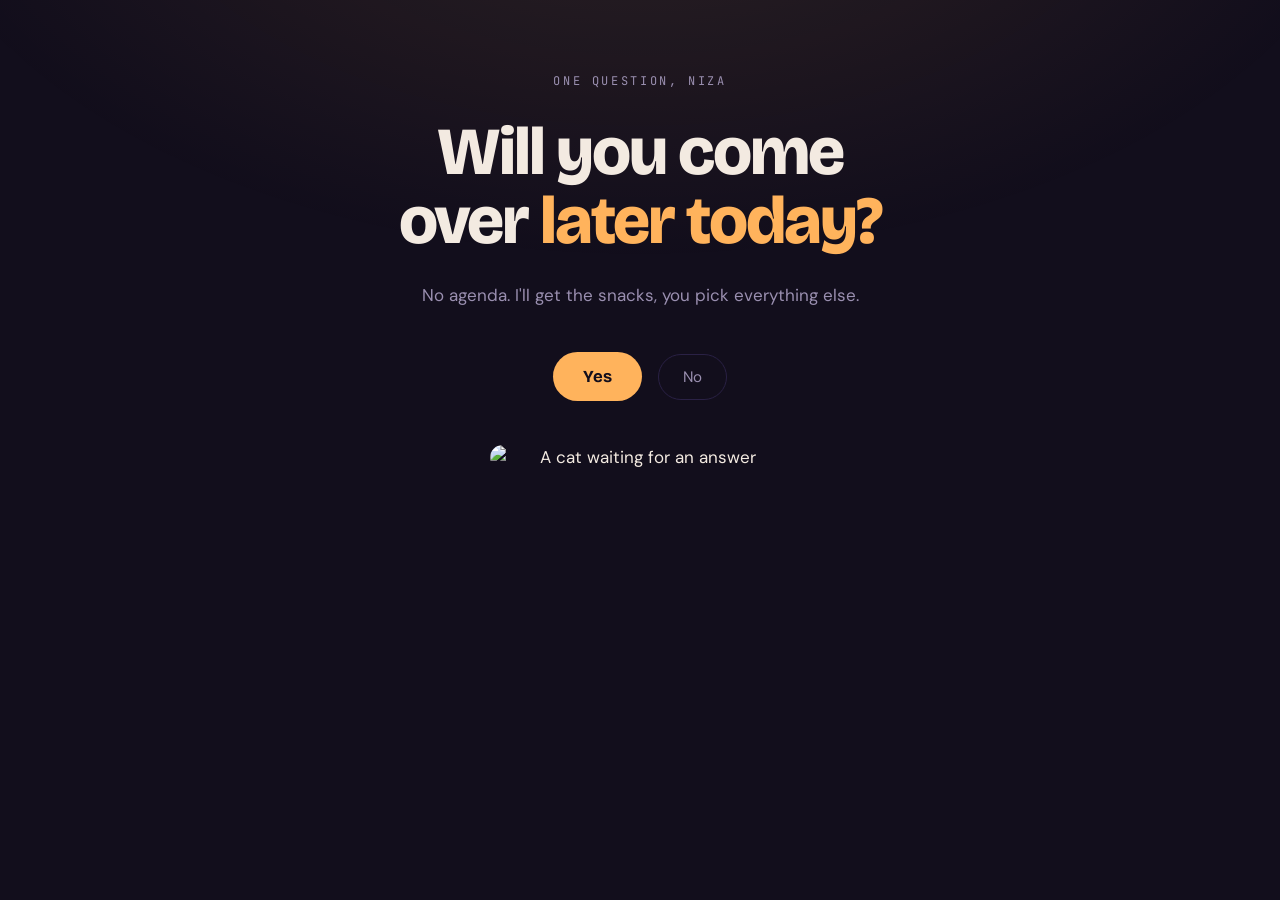
==== index.html @ 39d63785 "Refactor date night planning app: remove old pages, add new structure and functionality - Deleted ou" ====
<!DOCTYPE html>
<html lang="en">
  <head>
    <meta charset="UTF-8" />
    <meta name="viewport" content="width=device-width, initial-scale=1.0" />
    <title>Later today?</title>
    <link rel="preconnect" href="https://fonts.googleapis.com" />
    <link rel="preconnect" href="https://fonts.gstatic.com" crossorigin />
    <link
      href="https://fonts.googleapis.com/css2?family=Bricolage+Grotesque:opsz,wght@12..96,400..800&family=DM+Sans:wght@400;500&family=JetBrains+Mono:wght@400;500&display=swap"
      rel="stylesheet"
    />
    <link rel="stylesheet" href="css/style.css" />
  </head>
  <body>
    <main class="stage">
      <p class="eyebrow">One question, Niza</p>
      <h1>Will you come over <em>later today?</em></h1>
      <p class="sub">
        No agenda. I'll get the snacks, you pick everything else.
      </p>

      <div class="answers">
        <button type="button" class="cta" id="yes">Yes</button>
        <button type="button" class="ghost" id="no">No</button>
      </div>

      <img src="cat.gif" alt="A cat waiting for an answer" class="cat" />
    </main>

    <script src="js/plan.js"></script>
    <script>
      clearPlan(); // fresh night, fresh plan

      const yes = document.getElementById("yes");
      const no = document.getElementById("no");

      yes.addEventListener("click", () => (location.href = "when.html"));

      /* The no button loses its nerve a little more each time it's pressed. */
      const excuses = [
        "No",
        "Are you sure?",
        "Think about it, Niza",
        "I already bought the snacks",
        "The cat wants you there",
        "Okay but consider: cuddling",
        "This button barely works now",
        "no",
      ];

      let attempts = 0;
      no.addEventListener("click", () => {
        attempts++;

        no.textContent = excuses[Math.min(attempts, excuses.length - 1)];
        no.style.fontSize = `${Math.max(0.5, 0.95 - attempts * 0.06)}rem`;
        no.style.opacity = `${Math.max(0.25, 1 - attempts * 0.1)}`;

        const yesSize = 1.05 + attempts * 0.14;
        yes.style.fontSize = `${yesSize}rem`;
        yes.style.padding = `${14 + attempts * 2}px ${30 + attempts * 5}px`;

        // it starts flinching away from the cursor
        if (attempts >= 3) {
          const dx = (Math.random() - 0.5) * 90;
          const dy = (Math.random() - 0.5) * 50;
          no.style.transform = `translate(${dx}px, ${dy}px)`;
        }

        // the room gets warmer the longer she pretends to say no
        document.documentElement.style.setProperty(
          "--glow",
          `${0.12 + attempts * 0.04}`
        );
      });
    </script>
  </body>
</html>
---- css/style.css ----
/* ── tokens ─────────────────────────────────────────────── */
:root {
  --ink: #120e1c;
  --dusk: #1d1730;
  --dusk-hi: #2a2145;
  --lamp: #ffb35c;
  --blush: #ff6e8a;
  --cream: #f3eae1;
  --muted: #9a8fb0;

  --display: "Bricolage Grotesque", system-ui, sans-serif;
  --body: "DM Sans", system-ui, sans-serif;
  --mono: "JetBrains Mono", ui-monospace, monospace;

  /* how lit the room is — each page turns it up */
  --glow: 0.12;
}

* {
  box-sizing: border-box;
}

body {
  margin: 0;
  min-height: 100dvh;
  background: var(--ink);
  color: var(--cream);
  font-family: var(--body);
  font-size: 17px;
  line-height: 1.5;
  overflow-x: hidden;
}

/* the porch light. gets brighter as she says yes to more things. */
body::before {
  content: "";
  position: fixed;
  inset: -20vh -20vw;
  z-index: 0;
  pointer-events: none;
  background: radial-gradient(
    60% 50% at 50% 0%,
    rgba(255, 179, 92, var(--glow)),
    transparent 70%
  );
  transition: opacity 1.2s ease;
}

.stage {
  position: relative;
  z-index: 1;
  max-width: 760px;
  margin: 0 auto;
  padding: clamp(32px, 8vh, 80px) 24px 64px;
  display: flex;
  flex-direction: column;
  align-items: center;
  text-align: center;
  gap: 28px;
}

/* ── type ───────────────────────────────────────────────── */
.eyebrow {
  font-family: var(--mono);
  font-size: 12px;
  letter-spacing: 0.22em;
  text-transform: uppercase;
  color: var(--muted);
  margin: 0;
}

h1 {
  font-family: var(--display);
  font-weight: 800;
  font-size: clamp(2.4rem, 7vw, 4.2rem);
  line-height: 1.02;
  letter-spacing: -0.03em;
  margin: 0;
  text-wrap: balance;
}

h1 em {
  font-style: normal;
  color: var(--lamp);
}

.sub {
  margin: 0;
  max-width: 46ch;
  color: var(--muted);
  text-wrap: balance;
}

/* ── buttons ────────────────────────────────────────────── */
.cta {
  font-family: var(--display);
  font-weight: 700;
  font-size: 1.05rem;
  letter-spacing: -0.01em;
  padding: 14px 30px;
  border-radius: 999px;
  border: none;
  cursor: pointer;
  color: var(--ink);
  background: var(--lamp);
  box-shadow: 0 0 0 0 rgba(255, 179, 92, 0.5);
  transition: transform 0.2s ease, box-shadow 0.3s ease, opacity 0.2s ease;
}

.cta:hover:not(:disabled) {
  transform: translateY(-2px);
  box-shadow: 0 8px 32px -6px rgba(255, 179, 92, 0.6);
}

.cta:disabled {
  opacity: 0.35;
  cursor: not-allowed;
  background: var(--dusk-hi);
  color: var(--muted);
}

.ghost {
  font-family: var(--body);
  font-size: 0.95rem;
  padding: 12px 24px;
  border-radius: 999px;
  cursor: pointer;
  color: var(--muted);
  background: transparent;
  border: 1px solid var(--dusk-hi);
  transition: transform 0.25s ease, font-size 0.25s ease, opacity 0.25s ease;
}

.ghost:hover {
  color: var(--cream);
  border-color: var(--muted);
}

.answers {
  display: flex;
  align-items: center;
  justify-content: center;
  gap: 16px;
  flex-wrap: wrap;
  min-height: 80px;
}

:focus-visible {
  outline: 2px solid var(--blush);
  outline-offset: 3px;
}

/* ── selectable cards & chips ───────────────────────────── */
.grid {
  display: grid;
  grid-template-columns: repeat(auto-fit, minmax(150px, 1fr));
  gap: 12px;
  width: 100%;
}

.pick {
  position: relative;
  display: flex;
  flex-direction: column;
  align-items: flex-start;
  gap: 6px;
  padding: 18px;
  text-align: left;
  border-radius: 16px;
  cursor: pointer;
  color: var(--cream);
  background: var(--dusk);
  border: 1px solid var(--dusk-hi);
  transition: background 0.2s ease, border-color 0.2s ease,
    transform 0.2s ease;
}

.pick:hover {
  transform: translateY(-3px);
  border-color: var(--muted);
}

.pick .icon {
  font-size: 1.6rem;
  line-height: 1;
}

.pick .name {
  font-family: var(--display);
  font-weight: 700;
  font-size: 1.05rem;
}

.pick .note {
  font-size: 0.8rem;
  color: var(--muted);
  line-height: 1.35;
}

/* the real input lives under the card */
.pick input {
  position: absolute;
  opacity: 0;
  inset: 0;
  cursor: pointer;
  margin: 0;
}

.pick:has(input:checked) {
  background: linear-gradient(160deg, var(--dusk-hi), var(--dusk));
  border-color: var(--lamp);
}

.pick:has(input:checked)::after {
  content: "✓";
  position: absolute;
  top: 12px;
  right: 14px;
  font-family: var(--mono);
  font-size: 13px;
  color: var(--lamp);
}

.pick:has(input:focus-visible) {
  outline: 2px solid var(--blush);
  outline-offset: 3px;
}

/* time chips read like a clock, so they're mono */
.chips {
  display: flex;
  flex-wrap: wrap;
  justify-content: center;
  gap: 10px;
}

.chip {
  position: relative;
  font-family: var(--mono);
  font-size: 0.95rem;
  padding: 12px 20px;
  border-radius: 999px;
  cursor: pointer;
  color: var(--cream);
  background: var(--dusk);
  border: 1px solid var(--dusk-hi);
  transition: background 0.2s ease, border-color 0.2s ease,
    transform 0.2s ease, color 0.2s ease;
}

.chip:hover {
  transform: translateY(-2px);
  border-color: var(--muted);
}

.chip input {
  position: absolute;
  opacity: 0;
  inset: 0;
  cursor: pointer;
  margin: 0;
}

.chip:has(input:checked) {
  background: var(--lamp);
  border-color: var(--lamp);
  color: var(--ink);
}

.chip:has(input:focus-visible) {
  outline: 2px solid var(--blush);
  outline-offset: 3px;
}

/* ── the receipt ────────────────────────────────────────── */
.receipt {
  width: 100%;
  max-width: 420px;
  text-align: left;
  padding: 28px;
  border-radius: 4px;
  color: var(--ink);
  background: var(--cream);
  font-family: var(--mono);
  font-size: 0.85rem;
  box-shadow: 0 24px 60px -20px rgba(0, 0, 0, 0.7);
}

.receipt h2 {
  font-family: var(--display);
  font-size: 1.4rem;
  margin: 0 0 4px;
  letter-spacing: -0.02em;
}

.receipt .meta {
  color: #7a6f83;
  font-size: 0.72rem;
  letter-spacing: 0.1em;
  text-transform: uppercase;
}

.receipt hr {
  border: none;
  border-top: 1px dashed #c9bcae;
  margin: 18px 0;
}

.receipt dl {
  margin: 0;
  display: grid;
  gap: 12px;
}

.receipt dt {
  font-size: 0.68rem;
  letter-spacing: 0.14em;
  text-transform: uppercase;
  color: #7a6f83;
}

.receipt dd {
  margin: 2px 0 0;
  font-size: 0.95rem;
  color: var(--ink);
}

.receipt .fineprint {
  margin: 12px 0 0;
}

.receipt .total {
  display: flex;
  justify-content: space-between;
  align-items: baseline;
  font-family: var(--display);
  font-weight: 700;
  font-size: 1.1rem;
}

.actions {
  display: flex;
  flex-wrap: wrap;
  justify-content: center;
  gap: 12px;
}

.hint {
  margin: -14px 0 0;
  min-height: 1.4em;
  font-family: var(--mono);
  font-size: 0.78rem;
  color: var(--muted);
}

.cat {
  width: min(300px, 70vw);
  height: auto;
  border-radius: 20px;
}

audio {
  width: min(320px, 80vw);
}

/* ── motion ─────────────────────────────────────────────── */
@keyframes rise {
  from {
    opacity: 0;
    transform: translateY(14px);
  }
  to {
    opacity: 1;
    transform: none;
  }
}

.stage > * {
  animation: rise 0.6s cubic-bezier(0.2, 0.8, 0.2, 1) backwards;
}
.stage > *:nth-child(2) {
  animation-delay: 0.08s;
}
.stage > *:nth-child(3) {
  animation-delay: 0.16s;
}
.stage > *:nth-child(4) {
  animation-delay: 0.24s;
}
.stage > *:nth-child(5) {
  animation-delay: 0.32s;
}

@media (prefers-reduced-motion: reduce) {
  *,
  *::before,
  *::after {
    animation: none !important;
    transition: none !important;
  }
}
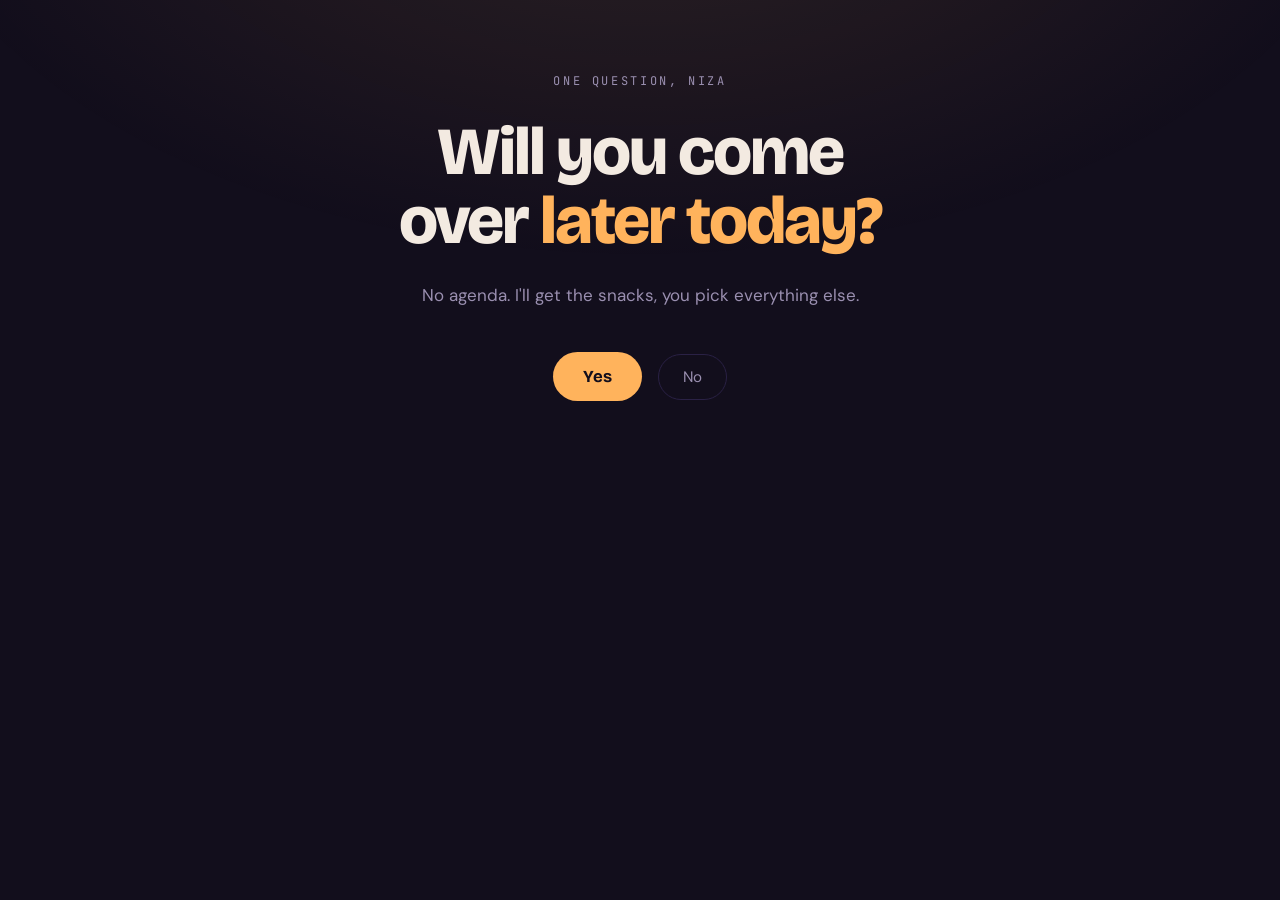
==== commit b06e3bdc: "Cleanup: remove unused image files and replace GIFs with videos for better performance" ====
--- a/index.html
+++ b/index.html
@@ -7,9 +7,14 @@
     <link rel="preconnect" href="https://fonts.googleapis.com" />
     <link rel="preconnect" href="https://fonts.gstatic.com" crossorigin />
     <link
+      rel="stylesheet"
       href="https://fonts.googleapis.com/css2?family=Bricolage+Grotesque:opsz,wght@12..96,400..800&family=DM+Sans:wght@400;500&family=JetBrains+Mono:wght@400;500&display=swap"
-      rel="stylesheet"
+      media="print"
+      onload="this.media='all'"
     />
+    <noscript>
+      <link rel="stylesheet" href="https://fonts.googleapis.com/css2?family=Bricolage+Grotesque:opsz,wght@12..96,400..800&family=DM+Sans:wght@400;500&family=JetBrains+Mono:wght@400;500&display=swap" />
+    </noscript>
     <link rel="stylesheet" href="css/style.css" />
   </head>
   <body>
@@ -25,7 +30,15 @@
         <button type="button" class="ghost" id="no">No</button>
       </div>
 
-      <img src="cat.gif" alt="A cat waiting for an answer" class="cat" />
+      <video
+        class="cat"
+        src="cat.mp4"
+        autoplay
+        muted
+        loop
+        playsinline
+        aria-label="A cat waiting for an answer"
+      ></video>
     </main>
 
     <script src="js/plan.js"></script>
@@ -35,7 +48,7 @@
       const yes = document.getElementById("yes");
       const no = document.getElementById("no");
 
-      yes.addEventListener("click", () => (location.href = "when.html"));
+      yes.addEventListener("click", () => (location.href = "when"));
 
       /* The no button loses its nerve a little more each time it's pressed. */
       const excuses = [
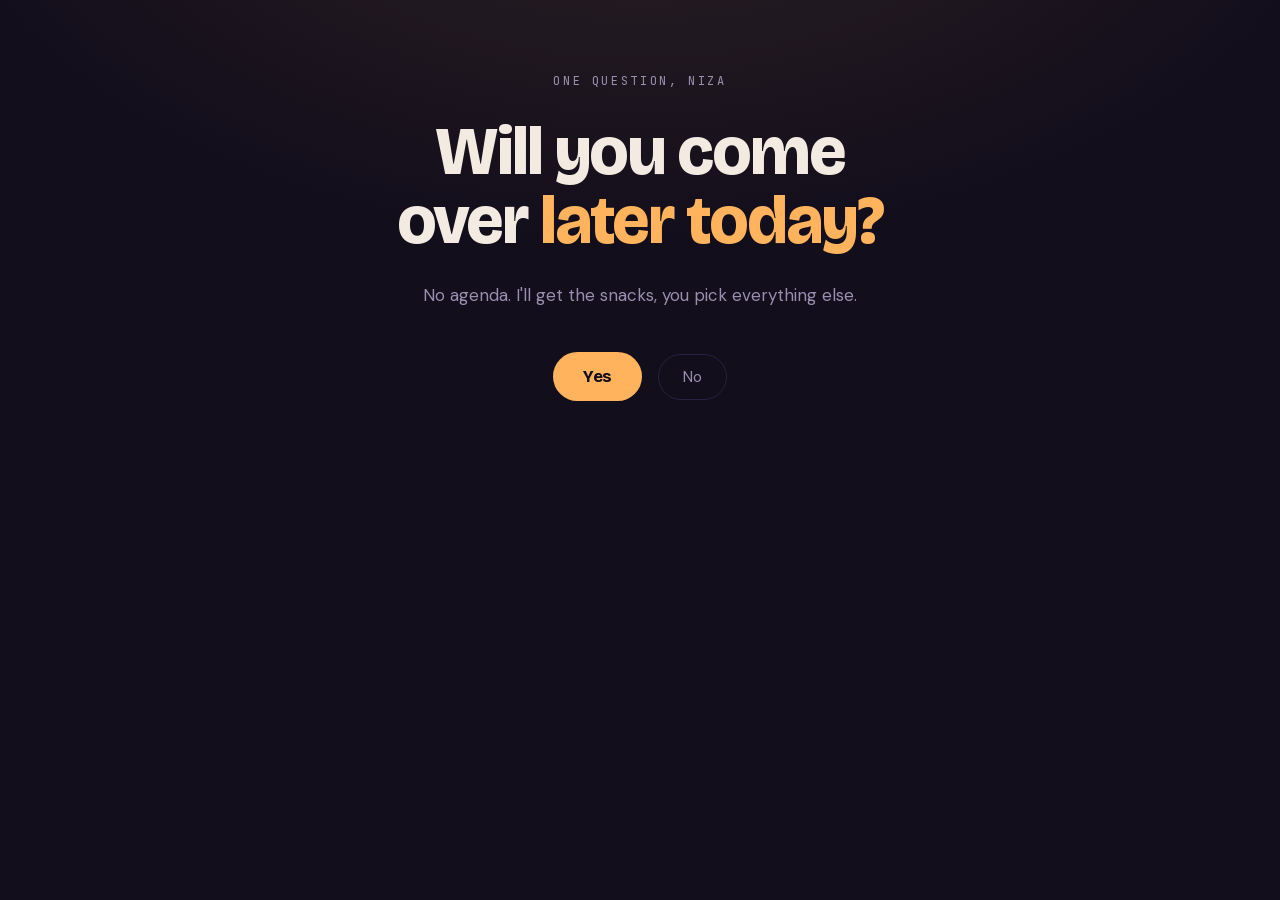
==== commit 6abb4d72: "Add autoplay support for video elements on Android devices This commit introduces a new script that " ====
--- a/index.html
+++ b/index.html
@@ -4,17 +4,6 @@
     <meta charset="UTF-8" />
     <meta name="viewport" content="width=device-width, initial-scale=1.0" />
     <title>Later today?</title>
-    <link rel="preconnect" href="https://fonts.googleapis.com" />
-    <link rel="preconnect" href="https://fonts.gstatic.com" crossorigin />
-    <link
-      rel="stylesheet"
-      href="https://fonts.googleapis.com/css2?family=Bricolage+Grotesque:opsz,wght@12..96,400..800&family=DM+Sans:wght@400;500&family=JetBrains+Mono:wght@400;500&display=swap"
-      media="print"
-      onload="this.media='all'"
-    />
-    <noscript>
-      <link rel="stylesheet" href="https://fonts.googleapis.com/css2?family=Bricolage+Grotesque:opsz,wght@12..96,400..800&family=DM+Sans:wght@400;500&family=JetBrains+Mono:wght@400;500&display=swap" />
-    </noscript>
     <link rel="stylesheet" href="css/style.css" />
   </head>
   <body>
@@ -37,11 +26,13 @@
         muted
         loop
         playsinline
+        preload="auto"
         aria-label="A cat waiting for an answer"
       ></video>
     </main>
 
     <script src="js/plan.js"></script>
+    <script src="js/video.js"></script>
     <script>
       clearPlan(); // fresh night, fresh plan
 
--- a/css/style.css
+++ b/css/style.css
@@ -1,3 +1,35 @@
+/* ── fonts (self-hosted, latin subset — no external requests) ── */
+@font-face {
+  font-family: "Bricolage Grotesque";
+  font-style: normal;
+  font-weight: 400 800;
+  font-display: swap;
+  src: url("../fonts/bricolage.woff2") format("woff2");
+  unicode-range: U+0000-00FF, U+0131, U+0152-0153, U+02BB-02BC, U+02C6, U+02DA,
+    U+02DC, U+0304, U+0308, U+0329, U+2000-206F, U+20AC, U+2122, U+2191, U+2193,
+    U+2212, U+2215, U+FEFF, U+FFFD;
+}
+@font-face {
+  font-family: "DM Sans";
+  font-style: normal;
+  font-weight: 400 500;
+  font-display: swap;
+  src: url("../fonts/dmsans.woff2") format("woff2");
+  unicode-range: U+0000-00FF, U+0131, U+0152-0153, U+02BB-02BC, U+02C6, U+02DA,
+    U+02DC, U+0304, U+0308, U+0329, U+2000-206F, U+20AC, U+2122, U+2191, U+2193,
+    U+2212, U+2215, U+FEFF, U+FFFD;
+}
+@font-face {
+  font-family: "JetBrains Mono";
+  font-style: normal;
+  font-weight: 400 500;
+  font-display: swap;
+  src: url("../fonts/jetbrainsmono.woff2") format("woff2");
+  unicode-range: U+0000-00FF, U+0131, U+0152-0153, U+02BB-02BC, U+02C6, U+02DA,
+    U+02DC, U+0304, U+0308, U+0329, U+2000-206F, U+20AC, U+2122, U+2191, U+2193,
+    U+2212, U+2215, U+FEFF, U+FFFD;
+}
+
 /* ── tokens ─────────────────────────────────────────────── */
 :root {
   --ink: #120e1c;
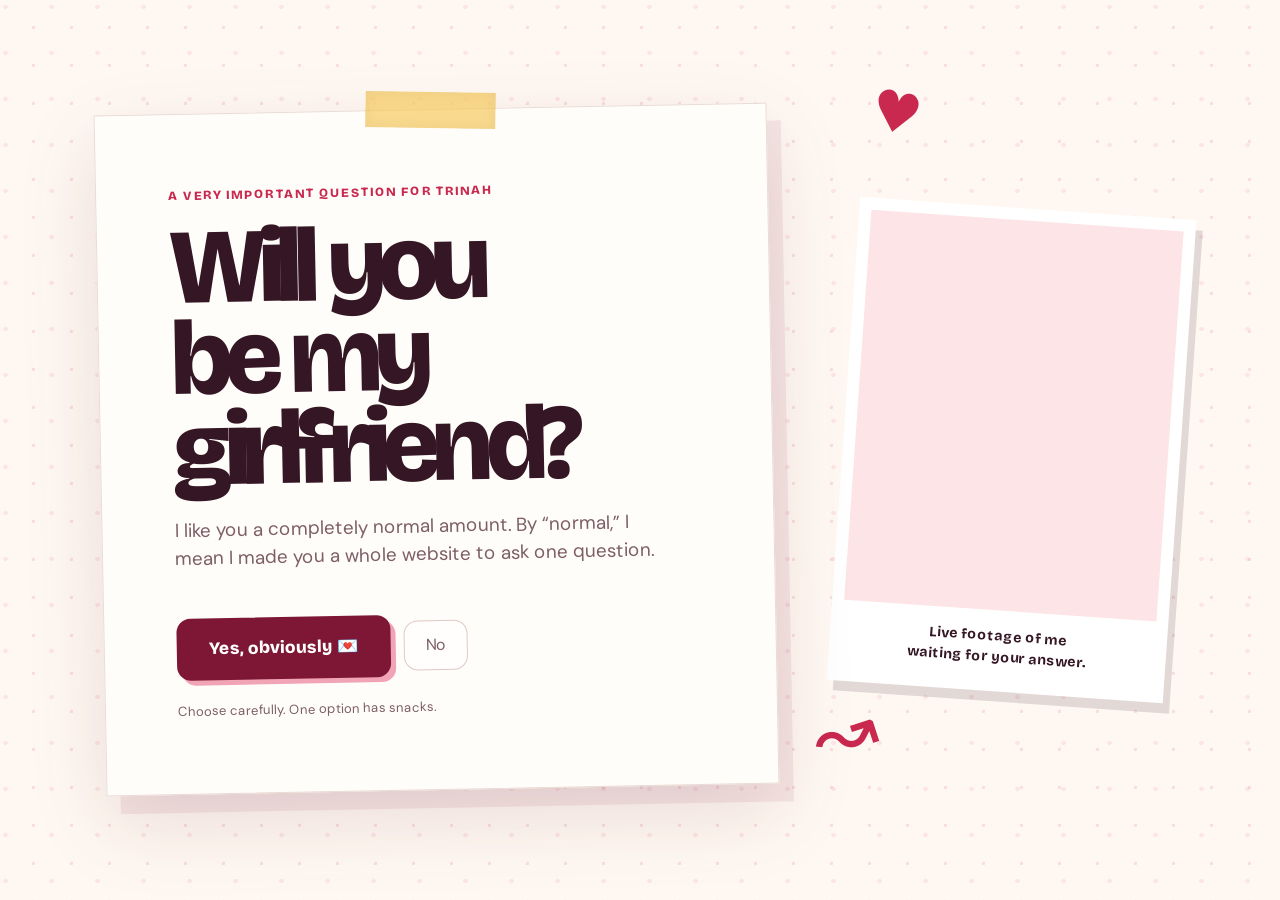
==== commit 5cf39b9b: "Refactor proposal flow: update pages and logic for girlfriend proposal, including new terms and cond" ====
--- a/index.html
+++ b/index.html
@@ -3,80 +3,69 @@
   <head>
     <meta charset="UTF-8" />
     <meta name="viewport" content="width=device-width, initial-scale=1.0" />
-    <title>Later today?</title>
+    <meta name="theme-color" content="#fff8f2" />
+    <title>Trinah, one tiny question…</title>
     <link rel="stylesheet" href="css/style.css" />
   </head>
-  <body>
-    <main class="stage">
-      <p class="eyebrow">One question, Niza</p>
-      <h1>Will you come over <em>later today?</em></h1>
-      <p class="sub">
-        No agenda. I'll get the snacks, you pick everything else.
-      </p>
+  <body class="proposal-page">
+    <main class="proposal-shell">
+      <section class="love-note" aria-labelledby="proposal-title">
+        <span class="tape" aria-hidden="true"></span>
+        <p class="kicker">A very important question for Trinah</p>
+        <h1 id="proposal-title">Will you be my girlfriend?</h1>
+        <p class="proposal-copy">
+          I like you a completely normal amount. By “normal,” I mean I made you
+          a whole website to ask one question.
+        </p>
 
-      <div class="answers">
-        <button type="button" class="cta" id="yes">Yes</button>
-        <button type="button" class="ghost" id="no">No</button>
-      </div>
+        <div class="answers" id="answers">
+          <button type="button" class="cta cta-big" id="yes">
+            Yes, obviously 💌
+          </button>
+          <button type="button" class="ghost no-button" id="no">No</button>
+        </div>
+        <p class="tiny-note" id="no-note" aria-live="polite">
+          Choose carefully. One option has snacks.
+        </p>
+      </section>
 
-      <video
-        class="cat"
-        src="cat.mp4"
-        autoplay
-        muted
-        loop
-        playsinline
-        preload="auto"
-        aria-label="A cat waiting for an answer"
-      ></video>
+      <aside class="photo-card" aria-label="A very persuasive cat">
+        <video class="proposal-video" src="cat.mp4" autoplay muted loop playsinline preload="auto"></video>
+        <p>Live footage of me waiting for your answer.</p>
+      </aside>
+
+      <span class="doodle doodle-heart" aria-hidden="true">♥</span>
+      <span class="doodle doodle-arrow" aria-hidden="true">↝</span>
     </main>
 
     <script src="js/plan.js"></script>
     <script src="js/video.js"></script>
     <script>
-      clearPlan(); // fresh night, fresh plan
-
+      clearPlan();
       const yes = document.getElementById("yes");
       const no = document.getElementById("no");
-
-      yes.addEventListener("click", () => (location.href = "when"));
-
-      /* The no button loses its nerve a little more each time it's pressed. */
-      const excuses = [
-        "No",
-        "Are you sure?",
-        "Think about it, Niza",
-        "I already bought the snacks",
-        "The cat wants you there",
-        "Okay but consider: cuddling",
-        "This button barely works now",
-        "no",
-      ];
+      const note = document.getElementById("no-note");
+      const replies = ["No", "Trinah… be serious 😭", "That button seems suspicious", "Are you sure sure?", "I can add dessert", "The yes button is right there", "Okay, last chance 👀", "Nope, this button has resigned"];
+      const notes = ["Choose carefully. One option has snacks.", "A bold opening move.", "I respect the drama. I reject the answer.", "Even the cat thinks that was a misclick.", "Counter-offer: food, cuddles, and me.", "This negotiation is going extremely well for me.", "The board has reviewed your answer.", "Motion denied. Please select yes."];
 
       let attempts = 0;
+      yes.addEventListener("click", () => {
+        savePlan({ acceptedAt: new Date().toISOString() });
+        document.body.classList.add("said-yes");
+        yes.textContent = "Yayyyyy! 💖";
+        setTimeout(() => (location.href = "snacks.html"), 650);
+      });
+
       no.addEventListener("click", () => {
-        attempts++;
-
-        no.textContent = excuses[Math.min(attempts, excuses.length - 1)];
-        no.style.fontSize = `${Math.max(0.5, 0.95 - attempts * 0.06)}rem`;
-        no.style.opacity = `${Math.max(0.25, 1 - attempts * 0.1)}`;
-
-        const yesSize = 1.05 + attempts * 0.14;
-        yes.style.fontSize = `${yesSize}rem`;
-        yes.style.padding = `${14 + attempts * 2}px ${30 + attempts * 5}px`;
-
-        // it starts flinching away from the cursor
+        attempts += 1;
+        const index = Math.min(attempts, replies.length - 1);
+        no.textContent = replies[index];
+        note.textContent = notes[index];
+        yes.style.setProperty("--yes-scale", Math.min(1.34, 1 + attempts * 0.055));
         if (attempts >= 3) {
-          const dx = (Math.random() - 0.5) * 90;
-          const dy = (Math.random() - 0.5) * 50;
-          no.style.transform = `translate(${dx}px, ${dy}px)`;
+          const maxX = Math.min(90, window.innerWidth * 0.14);
+          no.style.transform = `translate(${(Math.random() - 0.5) * maxX}px, ${(Math.random() - 0.5) * 36}px)`;
         }
-
-        // the room gets warmer the longer she pretends to say no
-        document.documentElement.style.setProperty(
-          "--glow",
-          `${0.12 + attempts * 0.04}`
-        );
       });
     </script>
   </body>
--- a/css/style.css
+++ b/css/style.css
@@ -1,432 +1,890 @@
-/* ── fonts (self-hosted, latin subset — no external requests) ── */
 @font-face {
   font-family: "Bricolage Grotesque";
   font-style: normal;
   font-weight: 400 800;
   font-display: swap;
   src: url("../fonts/bricolage.woff2") format("woff2");
-  unicode-range: U+0000-00FF, U+0131, U+0152-0153, U+02BB-02BC, U+02C6, U+02DA,
-    U+02DC, U+0304, U+0308, U+0329, U+2000-206F, U+20AC, U+2122, U+2191, U+2193,
-    U+2212, U+2215, U+FEFF, U+FFFD;
-}
+}
+
 @font-face {
   font-family: "DM Sans";
   font-style: normal;
   font-weight: 400 500;
   font-display: swap;
   src: url("../fonts/dmsans.woff2") format("woff2");
-  unicode-range: U+0000-00FF, U+0131, U+0152-0153, U+02BB-02BC, U+02C6, U+02DA,
-    U+02DC, U+0304, U+0308, U+0329, U+2000-206F, U+20AC, U+2122, U+2191, U+2193,
-    U+2212, U+2215, U+FEFF, U+FFFD;
-}
-@font-face {
-  font-family: "JetBrains Mono";
-  font-style: normal;
-  font-weight: 400 500;
-  font-display: swap;
-  src: url("../fonts/jetbrainsmono.woff2") format("woff2");
-  unicode-range: U+0000-00FF, U+0131, U+0152-0153, U+02BB-02BC, U+02C6, U+02DA,
-    U+02DC, U+0304, U+0308, U+0329, U+2000-206F, U+20AC, U+2122, U+2191, U+2193,
-    U+2212, U+2215, U+FEFF, U+FFFD;
-}
-
-/* ── tokens ─────────────────────────────────────────────── */
+}
+
 :root {
-  --ink: #120e1c;
-  --dusk: #1d1730;
-  --dusk-hi: #2a2145;
-  --lamp: #ffb35c;
-  --blush: #ff6e8a;
-  --cream: #f3eae1;
-  --muted: #9a8fb0;
-
+  --paper: #fff8f2;
+  --paper-deep: #f6eadf;
+  --ink: #351624;
+  --muted: #7d5e69;
+  --berry: #7d1735;
+  --red: #c9284f;
+  --pink: #f2a4b7;
+  --rosewash: #fde4e7;
+  --yellow: #f6cc65;
+  --line: #dfc9c5;
   --display: "Bricolage Grotesque", system-ui, sans-serif;
   --body: "DM Sans", system-ui, sans-serif;
-  --mono: "JetBrains Mono", ui-monospace, monospace;
-
-  /* how lit the room is — each page turns it up */
-  --glow: 0.12;
 }
 
 * {
   box-sizing: border-box;
 }
 
+html {
+  color-scheme: light;
+}
+
 body {
-  margin: 0;
   min-height: 100dvh;
-  background: var(--ink);
-  color: var(--cream);
+  margin: 0;
+  color: var(--ink);
+  background-color: var(--paper);
+  background-image: radial-gradient(circle at 12% 15%, rgba(242, 164, 183, 0.23) 0 2px, transparent 2.5px), radial-gradient(circle at 88% 72%, rgba(201, 40, 79, 0.12) 0 1.5px, transparent 2px);
+  background-size: 46px 46px, 38px 38px;
   font-family: var(--body);
-  font-size: 17px;
+  font-size: 16px;
   line-height: 1.5;
+}
+
+button,
+input {
+  font: inherit;
+}
+
+button,
+label {
+  -webkit-tap-highlight-color: transparent;
+}
+
+:focus-visible {
+  outline: 3px solid var(--yellow);
+  outline-offset: 4px;
+}
+
+.kicker {
+  margin: 0;
+  color: var(--red);
+  font-family: var(--display);
+  font-size: 0.78rem;
+  font-weight: 800;
+  letter-spacing: 0.09em;
+  text-transform: uppercase;
+}
+
+h1,
+h2,
+p {
+  text-wrap: balance;
+}
+
+h1,
+h2 {
+  font-family: var(--display);
+}
+
+.cta {
+  --yes-scale: 1;
+  min-height: 52px;
+  padding: 14px 26px;
+  border: 2px solid var(--berry);
+  border-radius: 14px;
+  color: #fff;
+  background: var(--berry);
+  box-shadow: 5px 5px 0 var(--pink);
+  cursor: pointer;
+  font-family: var(--display);
+  font-weight: 800;
+  transform: scale(var(--yes-scale));
+  transition: transform 180ms ease, box-shadow 180ms ease, background 180ms ease;
+}
+
+.cta:hover:not(:disabled) {
+  background: var(--red);
+  transform: translate(-1px, -1px) scale(var(--yes-scale));
+  box-shadow: 7px 7px 0 var(--pink);
+}
+
+.cta:active:not(:disabled) {
+  transform: translate(3px, 3px) scale(var(--yes-scale));
+  box-shadow: 2px 2px 0 var(--pink);
+}
+
+.cta:disabled {
+  color: #9e858d;
+  background: #eadedb;
+  border-color: #cbbab8;
+  box-shadow: 4px 4px 0 #d8c8c4;
+  cursor: not-allowed;
+}
+
+.ghost {
+  min-height: 48px;
+  padding: 12px 21px;
+  border: 1.5px solid var(--line);
+  border-radius: 14px;
+  color: var(--muted);
+  background: rgba(255, 255, 255, 0.56);
+  cursor: pointer;
+}
+
+.proposal-page {
+  display: grid;
+  place-items: center;
   overflow-x: hidden;
 }
 
-/* the porch light. gets brighter as she says yes to more things. */
-body::before {
-  content: "";
-  position: fixed;
-  inset: -20vh -20vw;
-  z-index: 0;
-  pointer-events: none;
-  background: radial-gradient(
-    60% 50% at 50% 0%,
-    rgba(255, 179, 92, var(--glow)),
-    transparent 70%
-  );
-  transition: opacity 1.2s ease;
-}
-
-.stage {
+.proposal-shell {
+  position: relative;
+  display: grid;
+  grid-template-columns: minmax(0, 1fr) minmax(220px, 0.5fr);
+  align-items: center;
+  gap: clamp(26px, 6vw, 70px);
+  width: min(1080px, calc(100% - 36px));
+  min-height: 100dvh;
+  padding: 58px 0;
+}
+
+.love-note {
+  position: relative;
+  z-index: 2;
+  padding: clamp(34px, 6vw, 72px);
+  background: #fffdf9;
+  border: 1px solid #eadbd5;
+  box-shadow: 14px 18px 0 rgba(125, 23, 53, 0.08), 0 28px 80px rgba(92, 34, 50, 0.13);
+  transform: rotate(-1.1deg);
+}
+
+.tape {
+  position: absolute;
+  top: -18px;
+  left: 50%;
+  width: 130px;
+  height: 36px;
+  background: rgba(246, 204, 101, 0.72);
+  transform: translateX(-50%) rotate(2deg);
+  box-shadow: inset 0 0 12px rgba(110, 80, 20, 0.08);
+}
+
+.love-note h1 {
+  max-width: 700px;
+  margin: 17px 0 20px;
+  font-size: clamp(3.2rem, 8.3vw, 7.2rem);
+  font-weight: 800;
+  letter-spacing: -0.065em;
+  line-height: 0.86;
+}
+
+.proposal-copy {
+  max-width: 48ch;
+  margin: 0;
+  color: var(--muted);
+  font-size: clamp(1rem, 2vw, 1.18rem);
+}
+
+.answers {
+  display: flex;
+  align-items: center;
+  flex-wrap: wrap;
+  gap: 13px;
+  min-height: 94px;
+  margin-top: 30px;
+}
+
+.cta-big {
+  min-height: 60px;
+  padding: 16px 30px;
+  font-size: 1.08rem;
+}
+
+.no-button {
+  transition: transform 170ms ease;
+}
+
+.tiny-note {
+  min-height: 1.5em;
+  margin: 5px 0 0;
+  color: var(--muted);
+  font-size: 0.82rem;
+}
+
+.photo-card {
   position: relative;
   z-index: 1;
+  margin: 0;
+  padding: 12px 12px 24px;
+  background: #fff;
+  box-shadow: 7px 10px 0 rgba(53, 22, 36, 0.14);
+  transform: rotate(4deg);
+}
+
+.proposal-video {
+  display: block;
+  width: 100%;
+  aspect-ratio: 4 / 5;
+  object-fit: cover;
+  background: var(--rosewash);
+}
+
+.photo-card p {
+  margin: 15px 7px 0;
+  font-family: var(--display);
+  font-size: 0.88rem;
+  font-weight: 700;
+  text-align: center;
+}
+
+.doodle {
+  position: absolute;
+  color: var(--red);
+  font-family: var(--display);
+  pointer-events: none;
+}
+
+.doodle-heart {
+  top: 8%;
+  right: 24%;
+  font-size: 3.5rem;
+  transform: rotate(12deg);
+}
+
+.doodle-arrow {
+  right: 28%;
+  bottom: 12%;
+  font-size: 4.8rem;
+  transform: rotate(-18deg);
+}
+
+.said-yes::after {
+  content: "♥  ♥  ♥  ♥  ♥";
+  position: fixed;
+  inset: 0;
+  z-index: 20;
+  display: grid;
+  place-items: center;
+  color: var(--red);
+  background: rgba(255, 248, 242, 0.9);
+  font-size: clamp(2rem, 9vw, 6rem);
+  letter-spacing: 0.15em;
+  animation: yes-pop 650ms ease both;
+  pointer-events: none;
+}
+
+.flow-shell {
+  width: min(1000px, calc(100% - 36px));
+  margin: 0 auto;
+  padding: 34px 0 70px;
+}
+
+.compact-shell {
+  width: min(760px, calc(100% - 36px));
+}
+
+.progress {
+  display: grid;
+  grid-template-columns: repeat(5, 1fr);
+  gap: 8px;
+  width: min(620px, 100%);
+  margin: 0 auto clamp(50px, 8vw, 86px);
+  color: #a58d94;
+  font-size: 0.76rem;
+  text-align: center;
+}
+
+.progress span {
+  position: relative;
+  padding-top: 13px;
+  border-top: 3px solid #e1d2ce;
+}
+
+.progress .done {
+  color: var(--muted);
+  border-color: var(--pink);
+}
+
+.progress .active {
+  color: var(--berry);
+  border-color: var(--red);
+  font-weight: 700;
+}
+
+.flow-header {
   max-width: 760px;
-  margin: 0 auto;
-  padding: clamp(32px, 8vh, 80px) 24px 64px;
+  margin-bottom: 36px;
+}
+
+.flow-header h1 {
+  margin: 12px 0 13px;
+  font-size: clamp(2.5rem, 6vw, 4.9rem);
+  letter-spacing: -0.055em;
+  line-height: 0.96;
+}
+
+.flow-header > p:last-child {
+  max-width: 55ch;
+  margin: 0;
+  color: var(--muted);
+  font-size: 1.05rem;
+}
+
+.choice-grid {
+  display: grid;
+  grid-template-columns: repeat(2, 1fr);
+  gap: 13px;
+}
+
+.food-card {
+  position: relative;
+  display: grid;
+  grid-template-columns: auto 1fr;
+  column-gap: 13px;
+  align-items: center;
+  min-height: 132px;
+  padding: 20px;
+  overflow: hidden;
+  border: 1.5px solid var(--line);
+  border-radius: 16px 16px 16px 5px;
+  background: rgba(255, 253, 249, 0.8);
+  cursor: pointer;
+  transition: transform 160ms ease, border-color 160ms ease, background 160ms ease;
+}
+
+.food-card:hover {
+  border-color: var(--pink);
+  transform: translateY(-3px) rotate(-0.35deg);
+}
+
+.food-card input {
+  position: absolute;
+  inset: 0;
+  margin: 0;
+  opacity: 0;
+  cursor: pointer;
+}
+
+.food-card:has(input:checked) {
+  border-color: var(--red);
+  background: var(--rosewash);
+  box-shadow: inset 0 0 0 3px var(--paper);
+}
+
+.food-card:has(input:checked)::after {
+  content: "♥";
+  position: absolute;
+  top: 10px;
+  right: 13px;
+  color: var(--red);
+  font-size: 1rem;
+}
+
+.food-card:has(input:focus-visible) {
+  outline: 3px solid var(--yellow);
+  outline-offset: 3px;
+}
+
+.food-emoji {
+  grid-row: span 2;
+  font-size: 2.1rem;
+}
+
+.food-name {
+  align-self: end;
+  font-family: var(--display);
+  font-size: 1.03rem;
+  font-weight: 800;
+}
+
+.food-note {
+  align-self: start;
+  color: var(--muted);
+  font-size: 0.78rem;
+  line-height: 1.35;
+}
+
+.flow-actions {
+  display: flex;
+  flex-direction: column;
+  align-items: flex-start;
+  gap: 14px;
+  margin-top: 32px;
+}
+
+.selection-hint,
+.share-hint {
+  min-height: 1.4em;
+  margin: 0;
+  color: var(--muted);
+  font-size: 0.82rem;
+}
+
+.date-card {
+  display: grid;
+  grid-template-columns: 1fr 1fr;
+  gap: 18px;
+  padding: clamp(22px, 5vw, 38px);
+  border: 2px solid var(--berry);
+  border-radius: 4px 22px 22px 22px;
+  background: #fffdf9;
+  box-shadow: 9px 9px 0 var(--rosewash);
+}
+
+.field {
+  display: grid;
+  gap: 9px;
+}
+
+.field label {
+  font-family: var(--display);
+  font-weight: 800;
+}
+
+.field input {
+  width: 100%;
+  min-height: 55px;
+  padding: 11px 14px;
+  border: 1.5px solid var(--line);
+  border-radius: 10px;
+  color: var(--ink);
+  background: var(--paper);
+}
+
+.field input:focus {
+  border-color: var(--red);
+}
+
+.date-aside {
+  grid-column: 1 / -1;
+  margin: 6px 0 0;
+  padding-top: 18px;
+  color: var(--muted);
+  border-top: 1px dashed var(--line);
+  font-size: 0.9rem;
+}
+
+.terms-shell {
+  width: min(850px, calc(100% - 36px));
+}
+
+.contract {
+  padding: clamp(22px, 5vw, 44px);
+  border: 1px solid var(--line);
+  background: #fffdf9;
+  box-shadow: 10px 12px 0 rgba(125, 23, 53, 0.08);
+}
+
+.contract-topline {
+  display: flex;
+  justify-content: space-between;
+  align-items: baseline;
+  gap: 20px;
+  padding-bottom: 18px;
+  border-bottom: 2px solid var(--ink);
+}
+
+.contract-topline h2 {
+  margin: 0;
+  font-size: 1.55rem;
+  letter-spacing: -0.025em;
+}
+
+.contract-topline span {
+  color: var(--muted);
+  font-size: 0.75rem;
+}
+
+.rules-list {
+  margin: 0;
+  padding: 0;
+  list-style: none;
+  counter-reset: rules;
+}
+
+.rules-list li {
+  counter-increment: rules;
+  display: grid;
+  grid-template-columns: 34px 1fr;
+  padding: 17px 0;
+  border-bottom: 1px solid var(--line);
+}
+
+.rules-list li::before {
+  content: counter(rules) ".";
+  grid-row: span 2;
+  color: var(--red);
+  font-family: var(--display);
+  font-weight: 800;
+}
+
+.rules-list li > span {
+  font-weight: 700;
+}
+
+.rules-list small {
+  margin-top: 3px;
+  color: var(--muted);
+  font-size: 0.8rem;
+}
+
+.legal-ish {
+  margin: 22px 0 0;
+  color: var(--muted);
+  font-size: 0.76rem;
+}
+
+.accept-row {
+  display: flex;
+  align-items: center;
+  gap: 13px;
+  margin-top: 26px;
+  padding: 17px 20px;
+  border: 1.5px dashed var(--red);
+  border-radius: 12px;
+  background: var(--rosewash);
+  cursor: pointer;
+  font-family: var(--display);
+  font-weight: 700;
+}
+
+.accept-row input {
+  width: 22px;
+  height: 22px;
+  margin: 0;
+  accent-color: var(--red);
+}
+
+.final-page {
+  color: var(--paper);
+  background: var(--berry);
+  background-image: radial-gradient(circle at 15% 12%, rgba(246, 204, 101, 0.22) 0 2px, transparent 2.5px), radial-gradient(circle at 85% 60%, rgba(255, 255, 255, 0.14) 0 1.5px, transparent 2px);
+  background-size: 48px 48px, 36px 36px;
+}
+
+.final-shell {
+  width: min(780px, calc(100% - 36px));
   display: flex;
   flex-direction: column;
   align-items: center;
+}
+
+.light-progress {
+  width: 100%;
+  color: rgba(255, 248, 242, 0.5);
+}
+
+.light-progress span,
+.light-progress .done {
+  color: rgba(255, 248, 242, 0.7);
+  border-color: rgba(242, 164, 183, 0.55);
+}
+
+.light-progress .active {
+  color: #fff;
+  border-color: var(--yellow);
+}
+
+.final-header {
+  width: 100%;
+  margin-bottom: 34px;
   text-align: center;
-  gap: 28px;
-}
-
-/* ── type ───────────────────────────────────────────────── */
-.eyebrow {
-  font-family: var(--mono);
-  font-size: 12px;
-  letter-spacing: 0.22em;
+}
+
+.final-header .kicker {
+  color: var(--yellow);
+}
+
+.final-header h1 {
+  margin: 8px 0 10px;
+  font-size: clamp(3.4rem, 10vw, 7rem);
+  letter-spacing: -0.065em;
+  line-height: 0.9;
+}
+
+.final-header > p:last-child {
+  margin: 0;
+  color: rgba(255, 248, 242, 0.7);
+}
+
+.receipt {
+  position: relative;
+  width: min(500px, 100%);
+  padding: clamp(27px, 6vw, 43px);
+  overflow: hidden;
+  color: var(--ink);
+  background: #fffdf9;
+  box-shadow: 13px 16px 0 rgba(53, 22, 36, 0.28);
+  transform: rotate(-0.5deg);
+}
+
+.receipt-stamp {
+  position: absolute;
+  top: 34px;
+  right: -23px;
+  padding: 5px 28px;
+  color: var(--red);
+  border: 2px solid var(--red);
+  font-family: var(--display);
+  font-size: 0.72rem;
+  font-weight: 800;
+  letter-spacing: 0.12em;
+  transform: rotate(9deg);
+}
+
+.receipt-label {
+  margin: 0 0 5px;
+  color: var(--red);
+  font-size: 0.68rem;
+  font-weight: 700;
+  letter-spacing: 0.11em;
   text-transform: uppercase;
-  color: var(--muted);
-  margin: 0;
-}
-
-h1 {
-  font-family: var(--display);
-  font-weight: 800;
-  font-size: clamp(2.4rem, 7vw, 4.2rem);
-  line-height: 1.02;
-  letter-spacing: -0.03em;
-  margin: 0;
-  text-wrap: balance;
-}
-
-h1 em {
-  font-style: normal;
-  color: var(--lamp);
-}
-
-.sub {
-  margin: 0;
-  max-width: 46ch;
-  color: var(--muted);
-  text-wrap: balance;
-}
-
-/* ── buttons ────────────────────────────────────────────── */
-.cta {
-  font-family: var(--display);
+}
+
+.receipt h2 {
+  margin: 0;
+  font-size: 2rem;
+  letter-spacing: -0.04em;
+}
+
+.receipt-date {
+  margin: 3px 0 0;
+  color: var(--muted);
+  font-size: 0.76rem;
+}
+
+.receipt-rule {
+  margin: 21px 0;
+  border-top: 1.5px dashed var(--line);
+}
+
+.receipt dl {
+  display: grid;
+  gap: 16px;
+  margin: 0;
+}
+
+.receipt dl > div {
+  display: grid;
+  grid-template-columns: 130px 1fr;
+  gap: 15px;
+}
+
+.receipt dt {
+  color: var(--muted);
+  font-size: 0.71rem;
   font-weight: 700;
-  font-size: 1.05rem;
-  letter-spacing: -0.01em;
-  padding: 14px 30px;
-  border-radius: 999px;
-  border: none;
-  cursor: pointer;
-  color: var(--ink);
-  background: var(--lamp);
-  box-shadow: 0 0 0 0 rgba(255, 179, 92, 0.5);
-  transition: transform 0.2s ease, box-shadow 0.3s ease, opacity 0.2s ease;
-}
-
-.cta:hover:not(:disabled) {
-  transform: translateY(-2px);
-  box-shadow: 0 8px 32px -6px rgba(255, 179, 92, 0.6);
-}
-
-.cta:disabled {
-  opacity: 0.35;
-  cursor: not-allowed;
-  background: var(--dusk-hi);
-  color: var(--muted);
-}
-
-.ghost {
-  font-family: var(--body);
-  font-size: 0.95rem;
-  padding: 12px 24px;
-  border-radius: 999px;
-  cursor: pointer;
-  color: var(--muted);
-  background: transparent;
-  border: 1px solid var(--dusk-hi);
-  transition: transform 0.25s ease, font-size 0.25s ease, opacity 0.25s ease;
-}
-
-.ghost:hover {
-  color: var(--cream);
-  border-color: var(--muted);
-}
-
-.answers {
+  letter-spacing: 0.06em;
+  text-transform: uppercase;
+}
+
+.receipt dd {
+  margin: 0;
+  font-size: 0.9rem;
+}
+
+.receipt-total {
   display: flex;
-  align-items: center;
-  justify-content: center;
-  gap: 16px;
-  flex-wrap: wrap;
-  min-height: 80px;
-}
-
-:focus-visible {
-  outline: 2px solid var(--blush);
-  outline-offset: 3px;
-}
-
-/* ── selectable cards & chips ───────────────────────────── */
-.grid {
-  display: grid;
-  grid-template-columns: repeat(auto-fit, minmax(150px, 1fr));
-  gap: 12px;
-  width: 100%;
-}
-
-.pick {
-  position: relative;
-  display: flex;
-  flex-direction: column;
-  align-items: flex-start;
-  gap: 6px;
-  padding: 18px;
-  text-align: left;
-  border-radius: 16px;
-  cursor: pointer;
-  color: var(--cream);
-  background: var(--dusk);
-  border: 1px solid var(--dusk-hi);
-  transition: background 0.2s ease, border-color 0.2s ease,
-    transform 0.2s ease;
-}
-
-.pick:hover {
-  transform: translateY(-3px);
-  border-color: var(--muted);
-}
-
-.pick .icon {
-  font-size: 1.6rem;
-  line-height: 1;
-}
-
-.pick .name {
-  font-family: var(--display);
-  font-weight: 700;
-  font-size: 1.05rem;
-}
-
-.pick .note {
-  font-size: 0.8rem;
-  color: var(--muted);
-  line-height: 1.35;
-}
-
-/* the real input lives under the card */
-.pick input {
-  position: absolute;
-  opacity: 0;
-  inset: 0;
-  cursor: pointer;
-  margin: 0;
-}
-
-.pick:has(input:checked) {
-  background: linear-gradient(160deg, var(--dusk-hi), var(--dusk));
-  border-color: var(--lamp);
-}
-
-.pick:has(input:checked)::after {
-  content: "✓";
-  position: absolute;
-  top: 12px;
-  right: 14px;
-  font-family: var(--mono);
-  font-size: 13px;
-  color: var(--lamp);
-}
-
-.pick:has(input:focus-visible) {
-  outline: 2px solid var(--blush);
-  outline-offset: 3px;
-}
-
-/* time chips read like a clock, so they're mono */
-.chips {
+  justify-content: space-between;
+  gap: 20px;
+  margin: 0;
+  font-family: var(--display);
+}
+
+.receipt-fineprint {
+  margin: 21px 0 0;
+  color: var(--muted);
+  font-size: 0.61rem;
+  letter-spacing: 0.08em;
+  text-align: center;
+}
+
+.final-actions {
   display: flex;
   flex-wrap: wrap;
   justify-content: center;
-  gap: 10px;
-}
-
-.chip {
-  position: relative;
-  font-family: var(--mono);
-  font-size: 0.95rem;
-  padding: 12px 20px;
-  border-radius: 999px;
-  cursor: pointer;
-  color: var(--cream);
-  background: var(--dusk);
-  border: 1px solid var(--dusk-hi);
-  transition: background 0.2s ease, border-color 0.2s ease,
-    transform 0.2s ease, color 0.2s ease;
-}
-
-.chip:hover {
-  transform: translateY(-2px);
-  border-color: var(--muted);
-}
-
-.chip input {
-  position: absolute;
-  opacity: 0;
-  inset: 0;
-  cursor: pointer;
-  margin: 0;
-}
-
-.chip:has(input:checked) {
-  background: var(--lamp);
-  border-color: var(--lamp);
+  gap: 13px;
+  margin-top: 34px;
+}
+
+.light-cta {
+  color: var(--berry);
+  background: var(--yellow);
+  border-color: var(--yellow);
+  box-shadow: 5px 5px 0 var(--pink);
+}
+
+.light-cta:hover:not(:disabled) {
+  color: var(--berry);
+  background: #ffe293;
+}
+
+.light-ghost {
+  color: #fff;
+  background: transparent;
+  border-color: rgba(255, 255, 255, 0.35);
+}
+
+.share-hint {
+  margin-top: 13px;
+  color: rgba(255, 248, 242, 0.7);
+}
+
+.celebration-media {
+  width: min(320px, 80vw);
+  margin-top: 38px;
+  padding: 10px 10px 19px;
   color: var(--ink);
-}
-
-.chip:has(input:focus-visible) {
-  outline: 2px solid var(--blush);
-  outline-offset: 3px;
-}
-
-/* ── the receipt ────────────────────────────────────────── */
-.receipt {
+  background: #fff;
+  box-shadow: 7px 8px 0 rgba(53, 22, 36, 0.3);
+  transform: rotate(2deg);
+}
+
+.celebration-media video {
+  display: block;
   width: 100%;
-  max-width: 420px;
-  text-align: left;
-  padding: 28px;
-  border-radius: 4px;
-  color: var(--ink);
-  background: var(--cream);
-  font-family: var(--mono);
-  font-size: 0.85rem;
-  box-shadow: 0 24px 60px -20px rgba(0, 0, 0, 0.7);
-}
-
-.receipt h2 {
-  font-family: var(--display);
-  font-size: 1.4rem;
-  margin: 0 0 4px;
-  letter-spacing: -0.02em;
-}
-
-.receipt .meta {
-  color: #7a6f83;
-  font-size: 0.72rem;
-  letter-spacing: 0.1em;
-  text-transform: uppercase;
-}
-
-.receipt hr {
-  border: none;
-  border-top: 1px dashed #c9bcae;
-  margin: 18px 0;
-}
-
-.receipt dl {
-  margin: 0;
-  display: grid;
-  gap: 12px;
-}
-
-.receipt dt {
-  font-size: 0.68rem;
-  letter-spacing: 0.14em;
-  text-transform: uppercase;
-  color: #7a6f83;
-}
-
-.receipt dd {
-  margin: 2px 0 0;
-  font-size: 0.95rem;
-  color: var(--ink);
-}
-
-.receipt .fineprint {
-  margin: 12px 0 0;
-}
-
-.receipt .total {
-  display: flex;
-  justify-content: space-between;
-  align-items: baseline;
-  font-family: var(--display);
+  max-height: 330px;
+  object-fit: cover;
+}
+
+.celebration-media p {
+  margin: 12px 5px 0;
+  font-family: var(--display);
+  font-size: 0.83rem;
   font-weight: 700;
-  font-size: 1.1rem;
-}
-
-.actions {
-  display: flex;
-  flex-wrap: wrap;
-  justify-content: center;
-  gap: 12px;
-}
-
-.hint {
-  margin: -14px 0 0;
-  min-height: 1.4em;
-  font-family: var(--mono);
-  font-size: 0.78rem;
-  color: var(--muted);
-}
-
-.cat {
-  width: min(300px, 70vw);
-  height: auto;
-  border-radius: 20px;
+  text-align: center;
 }
 
 audio {
   width: min(320px, 80vw);
-}
-
-/* ── motion ─────────────────────────────────────────────── */
-@keyframes rise {
-  from {
-    opacity: 0;
-    transform: translateY(14px);
-  }
-  to {
-    opacity: 1;
-    transform: none;
-  }
-}
-
-.stage > * {
-  animation: rise 0.6s cubic-bezier(0.2, 0.8, 0.2, 1) backwards;
-}
-.stage > *:nth-child(2) {
-  animation-delay: 0.08s;
-}
-.stage > *:nth-child(3) {
-  animation-delay: 0.16s;
-}
-.stage > *:nth-child(4) {
-  animation-delay: 0.24s;
-}
-.stage > *:nth-child(5) {
-  animation-delay: 0.32s;
+  margin-top: 28px;
+}
+
+.text-button {
+  margin-top: 20px;
+  padding: 8px;
+  color: rgba(255, 248, 242, 0.68);
+  border: 0;
+  border-bottom: 1px solid currentColor;
+  background: transparent;
+  cursor: pointer;
+}
+
+@keyframes yes-pop {
+  0% { opacity: 0; transform: scale(0.8); }
+  45% { opacity: 1; transform: scale(1.08); }
+  100% { opacity: 1; transform: scale(1); }
+}
+
+@keyframes arrive {
+  from { opacity: 0; transform: translateY(12px); }
+  to { opacity: 1; transform: none; }
+}
+
+.flow-shell > * {
+  animation: arrive 420ms ease both;
+}
+
+.flow-shell > *:nth-child(2) { animation-delay: 70ms; }
+.flow-shell > *:nth-child(3) { animation-delay: 120ms; }
+.flow-shell > *:nth-child(4) { animation-delay: 170ms; }
+
+@media (max-width: 760px) {
+  .proposal-shell {
+    grid-template-columns: 1fr;
+    gap: 25px;
+    width: min(590px, calc(100% - 28px));
+    padding: 42px 0;
+  }
+
+  .love-note {
+    padding: 42px 24px 34px;
+    transform: rotate(-0.5deg);
+  }
+
+  .love-note h1 {
+    font-size: clamp(3.25rem, 16vw, 5.6rem);
+  }
+
+  .photo-card {
+    justify-self: center;
+    width: min(260px, 72vw);
+  }
+
+  .doodle-heart { top: 1%; right: 8%; }
+  .doodle-arrow { display: none; }
+
+  .choice-grid {
+    grid-template-columns: 1fr 1fr;
+  }
+
+}
+
+@media (max-width: 520px) {
+  .flow-shell,
+  .compact-shell,
+  .terms-shell,
+  .final-shell {
+    width: min(100% - 28px, 1000px);
+    padding-top: 22px;
+  }
+
+  .progress {
+    gap: 4px;
+    margin-bottom: 48px;
+    font-size: 0.67rem;
+  }
+
+  .flow-header h1 {
+    font-size: 2.75rem;
+  }
+
+  .choice-grid {
+    grid-template-columns: 1fr;
+  }
+
+  .food-card {
+    min-height: 105px;
+  }
+
+  .date-card {
+    grid-template-columns: 1fr;
+  }
+
+  .date-aside {
+    grid-column: 1;
+  }
+
+  .contract-topline {
+    align-items: flex-start;
+    flex-direction: column;
+    gap: 4px;
+  }
+
+  .rules-list li {
+    grid-template-columns: 28px 1fr;
+  }
+
+  .receipt dl > div {
+    grid-template-columns: 1fr;
+    gap: 3px;
+  }
+
+  .receipt-stamp {
+    top: 29px;
+    right: -33px;
+  }
+
+  .final-actions,
+  .final-actions button,
+  .flow-actions,
+  .flow-actions button {
+    width: 100%;
+  }
 }
 
 @media (prefers-reduced-motion: reduce) {
-  *,
-  *::before,
-  *::after {
+  *, *::before, *::after {
+    scroll-behavior: auto !important;
     animation: none !important;
     transition: none !important;
   }
